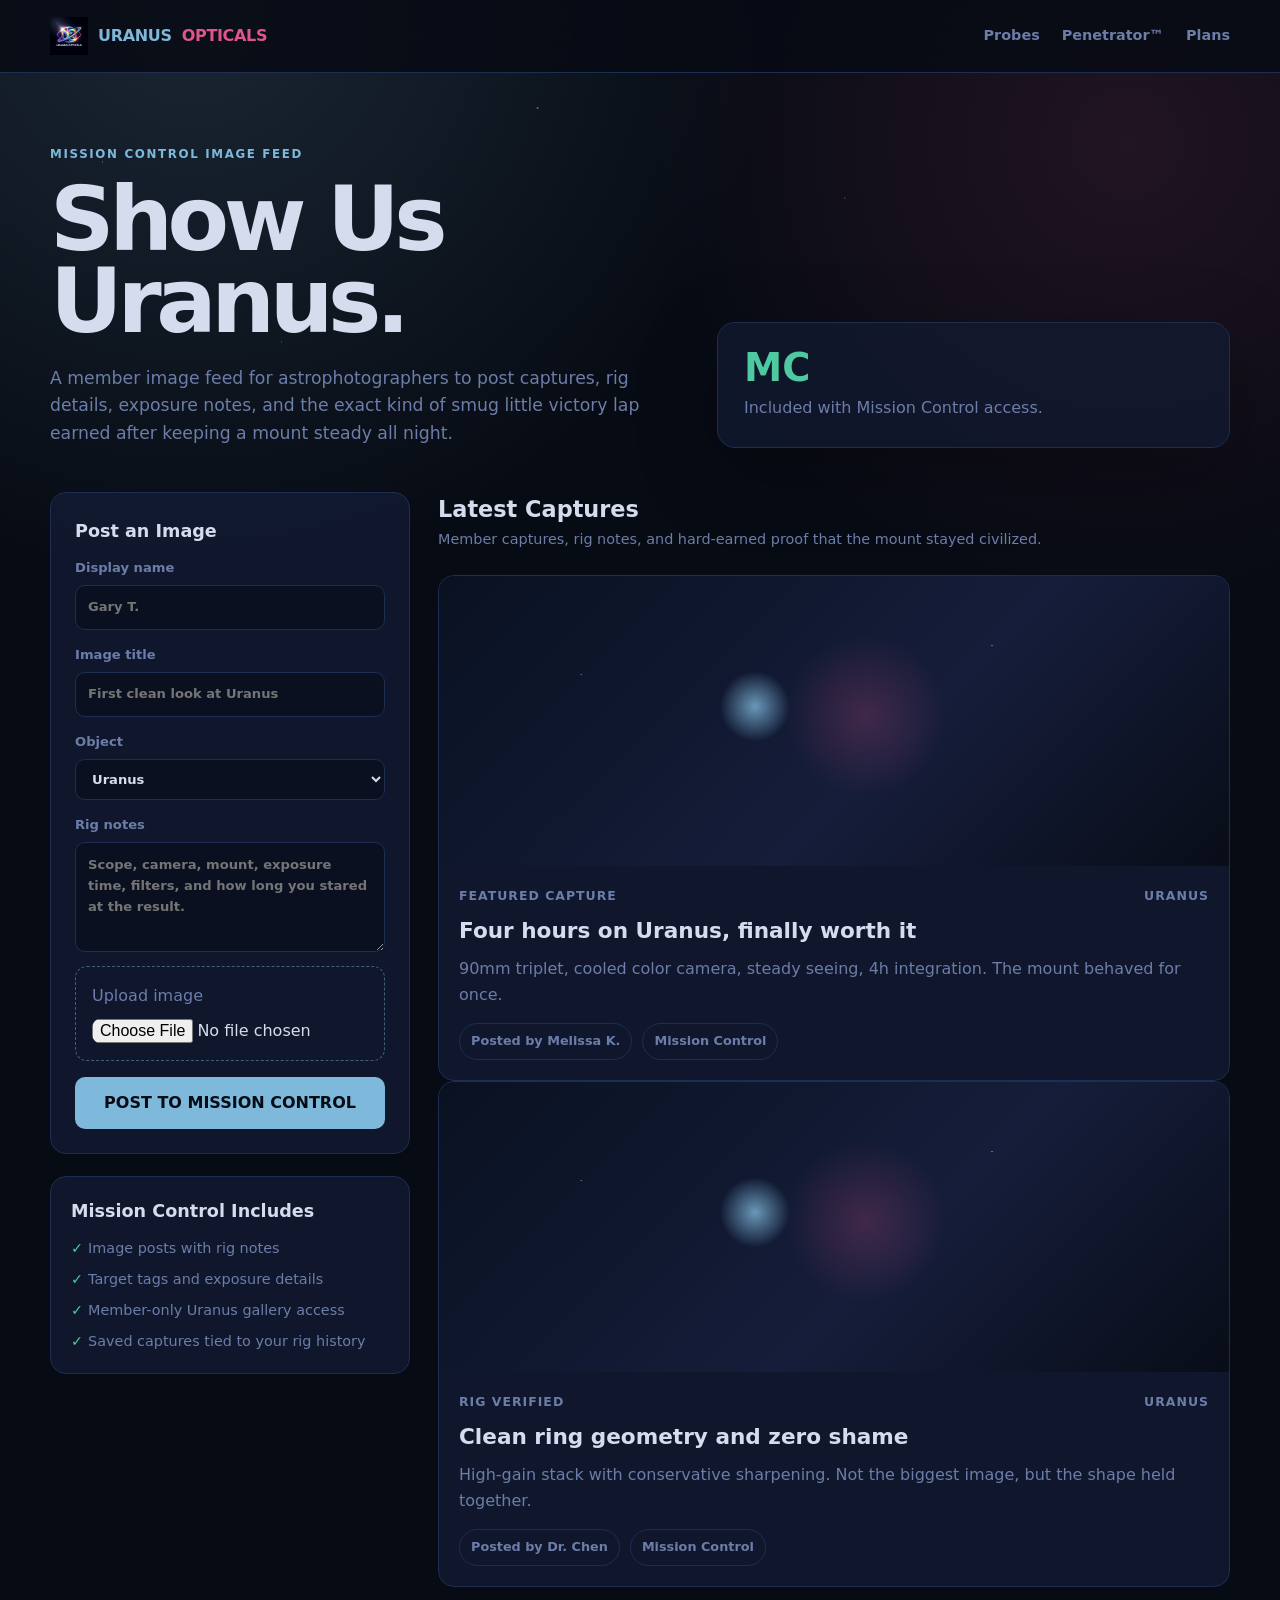
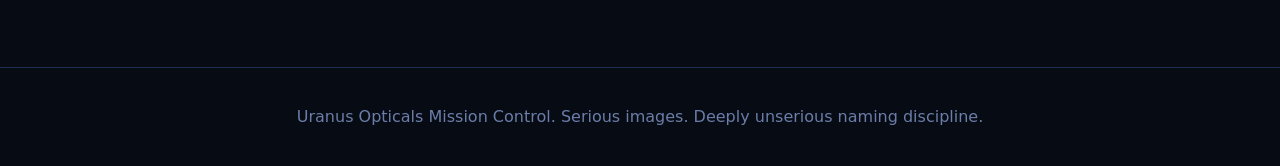
==== community.html @ e869724e "Add Mission Control image feed" ====
<!DOCTYPE html>
<html lang="en">
<head>
<meta charset="UTF-8">
<meta name="viewport" content="width=device-width, initial-scale=1.0">
<title>Uranus Opticals Mission Control</title>
<link rel="icon" type="image/png" href="assets/logo.png">
<style>
:root {
  --space: #070b14;
  --deep: #0d1326;
  --surface: #131b33;
  --border: #1e2d52;
  --text: #d4dcee;
  --muted: #6b7da8;
  --accent: #7eb8da;
  --accent-glow: #a0d0f0;
  --hot: #e0558a;
  --green: #4ec9a0;
  --warn: #e8a84c;
  --font: 'Segoe UI', system-ui, -apple-system, sans-serif;
}

*, *::before, *::after { box-sizing: border-box; margin: 0; padding: 0; }

body {
  min-height: 100vh;
  background:
    radial-gradient(circle at 15% 0%, rgba(126,184,218,0.16), transparent 28%),
    radial-gradient(circle at 88% 8%, rgba(224,85,138,0.12), transparent 24%),
    var(--space);
  color: var(--text);
  font-family: var(--font);
  line-height: 1.6;
}

a { color: inherit; text-decoration: none; }
button, input, textarea, select { font: inherit; }

.stars {
  position: fixed;
  inset: 0;
  pointer-events: none;
  opacity: 0.7;
  background:
    radial-gradient(1px 1px at 8% 18%, rgba(255,255,255,0.65), transparent),
    radial-gradient(1px 1px at 22% 38%, rgba(255,255,255,0.45), transparent),
    radial-gradient(1.5px 1.5px at 42% 12%, rgba(255,255,255,0.7), transparent),
    radial-gradient(1px 1px at 66% 22%, rgba(255,255,255,0.55), transparent),
    radial-gradient(1px 1px at 82% 64%, rgba(255,255,255,0.42), transparent),
    radial-gradient(2px 2px at 17% 86%, rgba(126,184,218,0.5), transparent);
}

.container {
  width: min(1180px, calc(100% - 48px));
  margin: 0 auto;
  position: relative;
  z-index: 1;
}

nav {
  position: sticky;
  top: 0;
  z-index: 20;
  background: rgba(7,11,20,0.86);
  border-bottom: 1px solid var(--border);
  backdrop-filter: blur(16px);
}

nav .container {
  min-height: 72px;
  display: flex;
  align-items: center;
  justify-content: space-between;
  gap: 24px;
}

.logo {
  display: flex;
  align-items: center;
  gap: 10px;
  color: var(--accent);
  font-weight: 900;
  letter-spacing: -0.02em;
}

.logo img { width: 38px; height: 38px; }
.logo span { color: var(--hot); }

.nav-links {
  display: flex;
  align-items: center;
  gap: 22px;
  list-style: none;
  color: var(--muted);
  font-size: 0.9rem;
  font-weight: 600;
}

.nav-links a:hover { color: var(--text); }

.hero {
  padding: 72px 0 44px;
  display: grid;
  grid-template-columns: 1.1fr 0.9fr;
  gap: 40px;
  align-items: end;
}

.eyebrow {
  color: var(--accent);
  font-size: 0.74rem;
  font-weight: 800;
  text-transform: uppercase;
  letter-spacing: 0.14em;
  margin-bottom: 14px;
}

h1 {
  font-size: clamp(2.8rem, 7vw, 6.2rem);
  line-height: 0.92;
  letter-spacing: -0.06em;
  margin-bottom: 22px;
}

.hero p {
  max-width: 650px;
  color: var(--muted);
  font-size: 1.08rem;
}

.hero-panel {
  background: rgba(19,27,51,0.72);
  border: 1px solid var(--border);
  border-radius: 18px;
  padding: 26px;
  box-shadow: 0 24px 80px rgba(0,0,0,0.28);
}

.hero-panel strong {
  display: block;
  font-size: 2.4rem;
  line-height: 1;
  color: var(--green);
}

.hero-panel span {
  display: block;
  margin-top: 8px;
  color: var(--muted);
}

.layout {
  display: grid;
  grid-template-columns: 360px 1fr;
  gap: 28px;
  padding-bottom: 80px;
}

.composer,
.post,
.side-card {
  background: rgba(19,27,51,0.84);
  border: 1px solid var(--border);
  border-radius: 16px;
}

.composer {
  position: sticky;
  top: 96px;
  align-self: start;
  padding: 24px;
}

.composer h2,
.side-card h2 {
  font-size: 1.1rem;
  margin-bottom: 12px;
}

.composer label {
  display: grid;
  gap: 7px;
  color: var(--muted);
  font-size: 0.82rem;
  font-weight: 700;
  margin-bottom: 14px;
}

.composer input,
.composer textarea,
.composer select {
  width: 100%;
  border: 1px solid var(--border);
  border-radius: 10px;
  background: #0a1020;
  color: var(--text);
  padding: 11px 12px;
}

.composer textarea {
  min-height: 110px;
  resize: vertical;
}

.upload-box {
  border: 1px dashed rgba(126,184,218,0.45);
  border-radius: 12px;
  padding: 16px;
  color: var(--muted);
  margin-bottom: 16px;
}

.upload-box input { margin-top: 10px; padding: 0; border: 0; background: transparent; }

.btn {
  width: 100%;
  border: 0;
  border-radius: 10px;
  background: var(--accent);
  color: var(--space);
  padding: 13px 18px;
  font-weight: 900;
  cursor: pointer;
}

.feed {
  display: grid;
  gap: 20px;
}

.feed-top {
  display: flex;
  justify-content: space-between;
  gap: 16px;
  align-items: center;
  margin-bottom: 4px;
}

.feed-top h2 { font-size: 1.4rem; }
.feed-top p { color: var(--muted); font-size: 0.9rem; }

.post {
  overflow: hidden;
}

.post-image {
  min-height: 290px;
  background:
    radial-gradient(circle at 40% 45%, rgba(126,184,218,0.8), transparent 7%),
    radial-gradient(circle at 54% 48%, rgba(224,85,138,0.22), transparent 18%),
    radial-gradient(circle at 70% 24%, rgba(255,255,255,0.7), transparent 1px),
    radial-gradient(circle at 18% 34%, rgba(255,255,255,0.55), transparent 1px),
    linear-gradient(135deg, #091121, #151d3a 58%, #090d18);
  background-size: cover;
  background-position: center;
}

.post-body {
  padding: 20px;
}

.post-meta {
  display: flex;
  justify-content: space-between;
  gap: 12px;
  color: var(--muted);
  font-size: 0.78rem;
  font-weight: 700;
  text-transform: uppercase;
  letter-spacing: 0.08em;
  margin-bottom: 8px;
}

.post h3 {
  font-size: 1.35rem;
  margin-bottom: 8px;
}

.post p {
  color: var(--muted);
}

.post-actions {
  display: flex;
  flex-wrap: wrap;
  gap: 10px;
  margin-top: 16px;
}

.pill {
  border: 1px solid var(--border);
  border-radius: 999px;
  padding: 7px 11px;
  color: var(--muted);
  font-size: 0.8rem;
  font-weight: 700;
}

.side-stack {
  display: grid;
  gap: 18px;
  margin-top: 22px;
}

.side-card {
  padding: 20px;
}

.side-card p,
.side-card li {
  color: var(--muted);
  font-size: 0.9rem;
}

.side-card ul {
  list-style: none;
  display: grid;
  gap: 8px;
  margin-top: 12px;
}

.side-card li::before {
  content: '✓ ';
  color: var(--green);
  font-weight: 900;
}

footer {
  border-top: 1px solid var(--border);
  padding: 36px 0;
  text-align: center;
  color: var(--muted);
  position: relative;
  z-index: 1;
}

@media (max-width: 900px) {
  .hero,
  .layout {
    grid-template-columns: 1fr;
  }

  .composer {
    position: static;
  }

  .nav-links {
    display: none;
  }
}
</style>
</head>
<body>
<div class="stars"></div>

<nav>
  <div class="container">
    <a class="logo" href="index.html"><img src="assets/logo.png" alt="Uranus Opticals logo">URANUS <span>OPTICALS</span></a>
    <ul class="nav-links">
      <li><a href="index.html#products">Probes</a></li>
      <li><a href="index.html#configurator">Penetrator&trade;</a></li>
      <li><a href="index.html#pricing">Plans</a></li>
    </ul>
  </div>
</nav>

<main class="container">
  <section class="hero">
    <div>
      <div class="eyebrow">Mission Control Image Feed</div>
      <h1>Show Us Uranus.</h1>
      <p>
        A member image feed for astrophotographers to post captures, rig details, exposure notes,
        and the exact kind of smug little victory lap earned after keeping a mount steady all night.
      </p>
    </div>
    <aside class="hero-panel">
      <strong>MC</strong>
      <span>Included with Mission Control access.</span>
    </aside>
  </section>

  <section class="layout">
    <aside>
      <form class="composer" id="postForm">
        <h2>Post an Image</h2>
        <label>Display name
          <input id="displayName" type="text" placeholder="Gary T.">
        </label>
        <label>Image title
          <input id="postTitle" type="text" placeholder="First clean look at Uranus">
        </label>
        <label>Object
          <select id="postObject">
            <option>Uranus</option>
            <option>Moon</option>
            <option>Saturn</option>
            <option>Jupiter</option>
            <option>Deep-sky target</option>
          </select>
        </label>
        <label>Rig notes
          <textarea id="postNotes" placeholder="Scope, camera, mount, exposure time, filters, and how long you stared at the result."></textarea>
        </label>
        <div class="upload-box">
          Upload image
          <input id="postImage" type="file" accept="image/*">
        </div>
        <button class="btn" type="submit">POST TO MISSION CONTROL</button>
      </form>

      <div class="side-stack">
        <div class="side-card">
          <h2>Mission Control Includes</h2>
          <ul>
            <li>Image posts with rig notes</li>
            <li>Target tags and exposure details</li>
            <li>Member-only Uranus gallery access</li>
            <li>Saved captures tied to your rig history</li>
          </ul>
        </div>
      </div>
    </aside>

    <section class="feed" aria-live="polite">
      <div class="feed-top">
        <div>
          <h2>Latest Captures</h2>
          <p>Member captures, rig notes, and hard-earned proof that the mount stayed civilized.</p>
        </div>
      </div>
      <div id="feed"></div>
    </section>
  </section>
</main>

<footer>
  Uranus Opticals Mission Control. Serious images. Deeply unserious naming discipline.
</footer>

<script>
const samplePosts = [
  {
    name: "Melissa K.",
    title: "Four hours on Uranus, finally worth it",
    object: "Uranus",
    notes: "90mm triplet, cooled color camera, steady seeing, 4h integration. The mount behaved for once.",
    tag: "Featured Capture"
  },
  {
    name: "Dr. Chen",
    title: "Clean ring geometry and zero shame",
    object: "Uranus",
    notes: "High-gain stack with conservative sharpening. Not the biggest image, but the shape held together.",
    tag: "Rig Verified"
  }
];

const feed = document.getElementById("feed");
const form = document.getElementById("postForm");
const imageInput = document.getElementById("postImage");

function getPosts() {
  try {
    return JSON.parse(localStorage.getItem("uo_posts") || "[]");
  } catch {
    return [];
  }
}

function savePost(post) {
  const posts = getPosts();
  posts.unshift(post);
  localStorage.setItem("uo_posts", JSON.stringify(posts.slice(0, 24)));
}

function renderPost(post) {
  const article = document.createElement("article");
  article.className = "post";

  const image = document.createElement("div");
  image.className = "post-image";
  if (post.image) {
    image.style.backgroundImage = `url('${post.image}')`;
  }

  const body = document.createElement("div");
  body.className = "post-body";
  body.innerHTML = `
    <div class="post-meta"><span>${post.tag || "Member Capture"}</span><span>${post.object}</span></div>
    <h3></h3>
    <p></p>
    <div class="post-actions">
      <span class="pill">Posted by ${post.name || "Anonymous Observer"}</span>
      <span class="pill">Mission Control</span>
    </div>
  `;

  body.querySelector("h3").textContent = post.title || "Untitled Uranus Capture";
  body.querySelector("p").textContent = post.notes || "No rig notes posted.";
  article.append(image, body);
  return article;
}

function renderFeed() {
  feed.innerHTML = "";
  [...getPosts(), ...samplePosts].forEach((post) => feed.appendChild(renderPost(post)));
}

function readImageFile(file) {
  return new Promise((resolve) => {
    if (!file) {
      resolve("");
      return;
    }
    const reader = new FileReader();
    reader.onload = () => resolve(reader.result);
    reader.onerror = () => resolve("");
    reader.readAsDataURL(file);
  });
}

form.addEventListener("submit", async (event) => {
  event.preventDefault();
  const image = await readImageFile(imageInput.files[0]);
  savePost({
    name: document.getElementById("displayName").value.trim(),
    title: document.getElementById("postTitle").value.trim(),
    object: document.getElementById("postObject").value,
    notes: document.getElementById("postNotes").value.trim(),
    image,
    tag: "New Capture"
  });
  form.reset();
  renderFeed();
});

renderFeed();
</script>
</body>
</html>
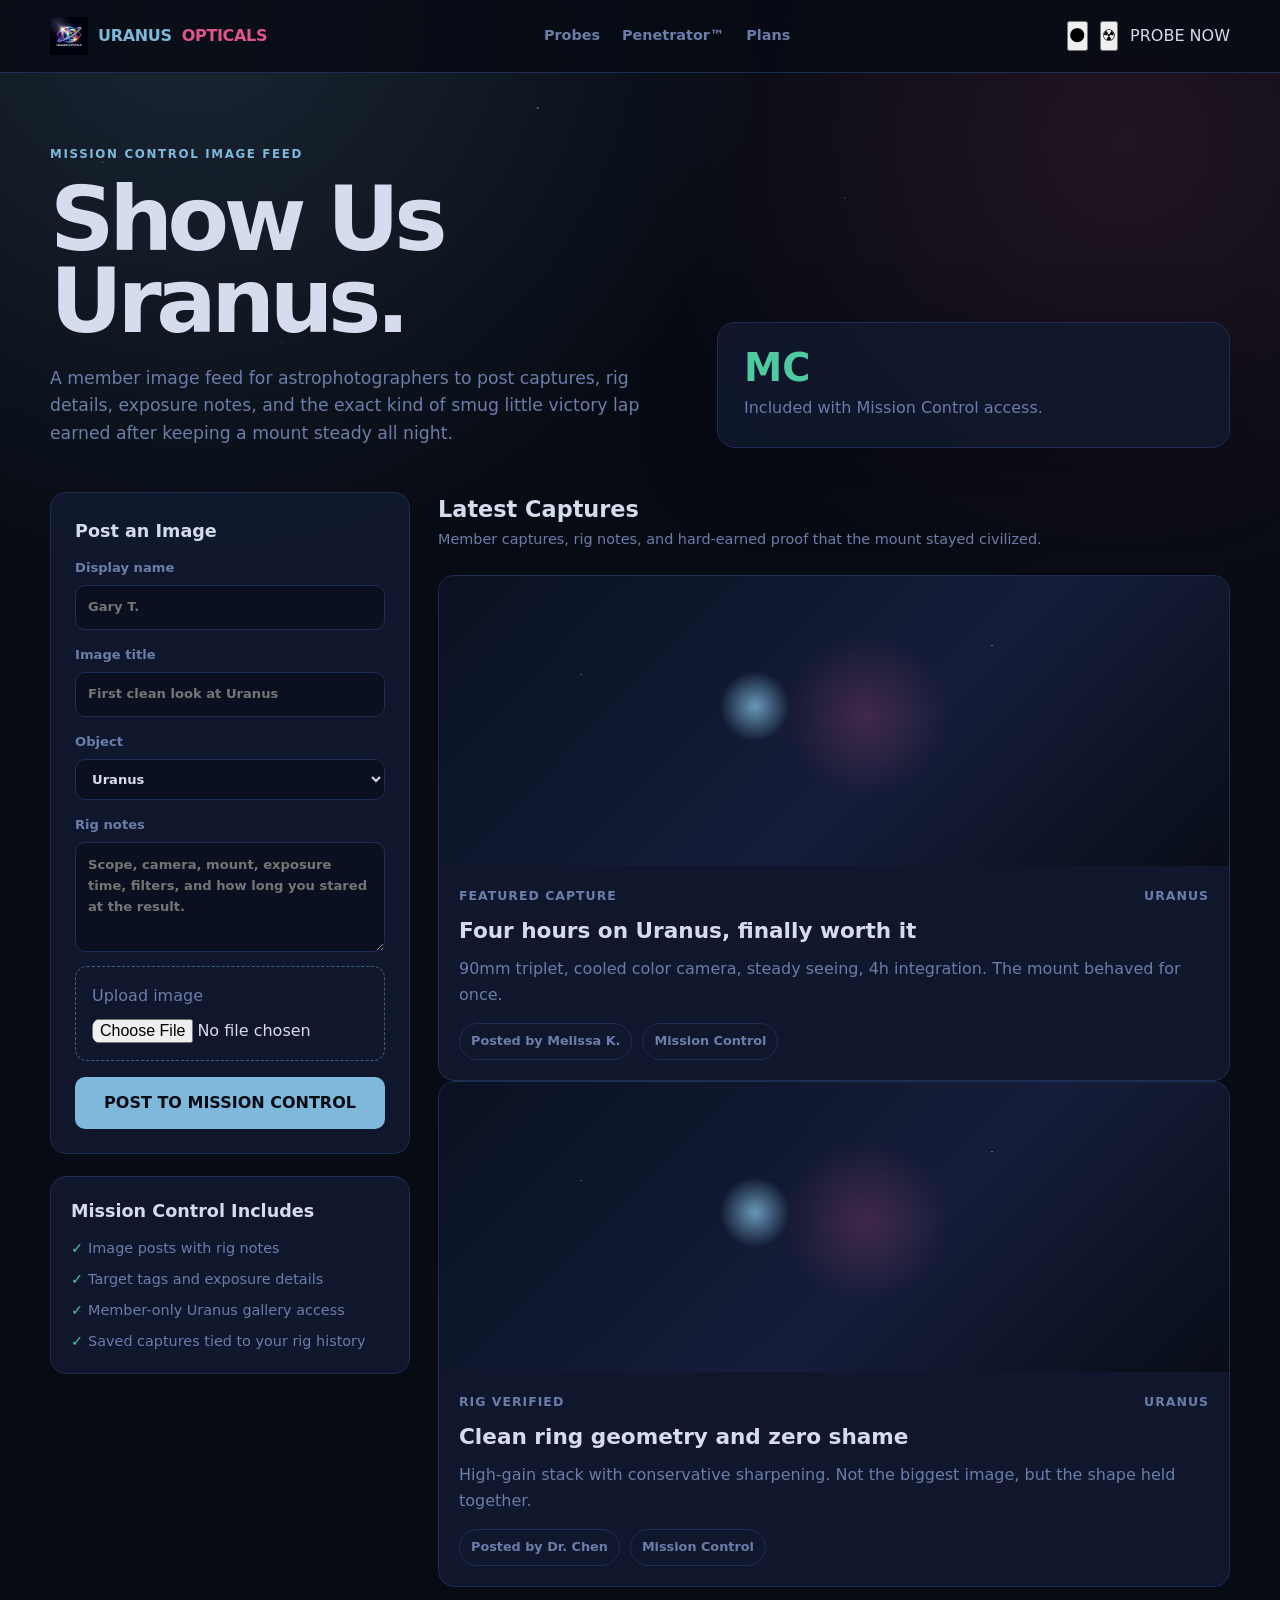
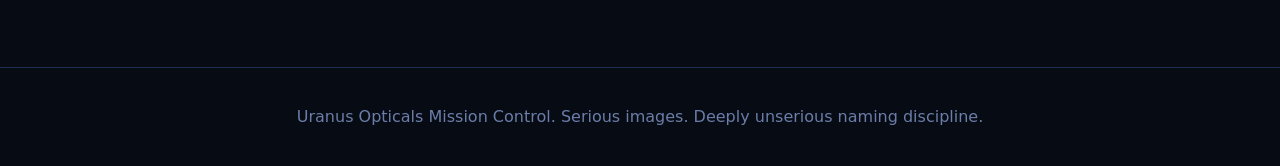
==== commit b55da6a8: "feat: restore UI toggles to nav bar with localStorage persistence and 'Nuclear Option' injection" ====
--- a/community.html
+++ b/community.html
@@ -362,6 +362,11 @@
       <li><a href="index.html#configurator">Penetrator&trade;</a></li>
       <li><a href="index.html#pricing">Plans</a></li>
     </ul>
+    <div style="display: flex; gap: 12px; align-items: center;">
+      <button class="nav-tweak-btn" id="navThemeToggle" title="Toggle Theme (Deep Space / Gas Giant)" onclick="cycleTheme()" aria-label="Toggle Theme">🌑</button>
+      <button class="nav-tweak-btn" id="navJokeToggle" title="Nuclear Option (Apocalyptic Jokes)" onclick="cycleJokeIntensity()" aria-label="Toggle Jokes">☢️</button>
+      <a href="index.html#configurator" class="nav-cta">PROBE NOW</a>
+    </div>
   </div>
 </nav>
 
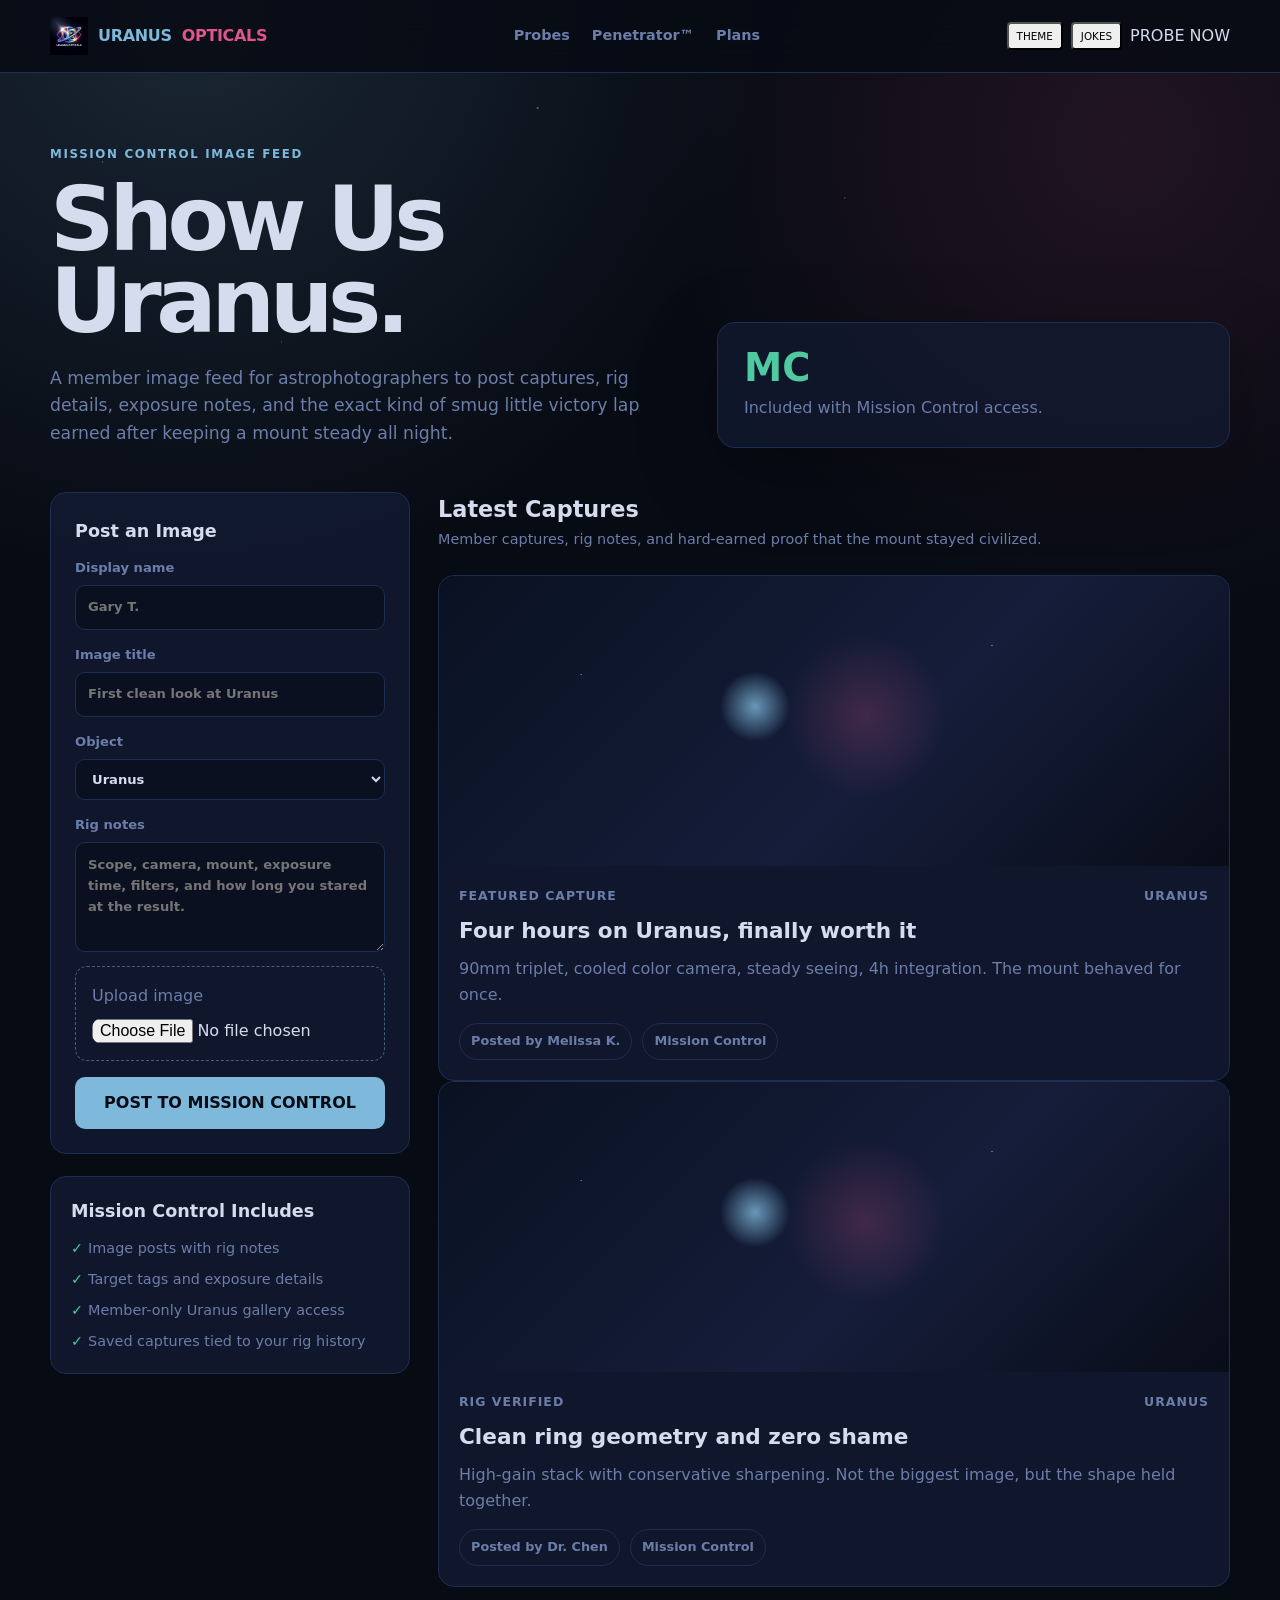
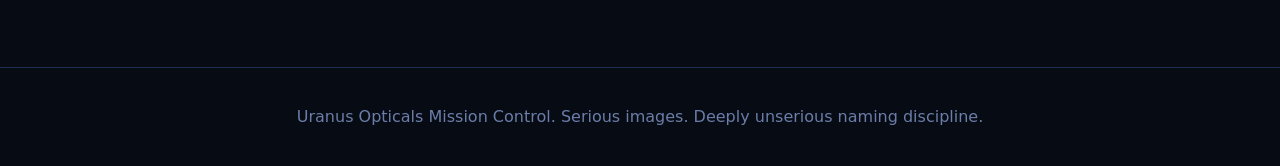
==== commit 0f966d87: "fix: restore 'little tiny' theme toggles with text labels and correct joke levels" ====
--- a/community.html
+++ b/community.html
@@ -362,9 +362,9 @@
       <li><a href="index.html#configurator">Penetrator&trade;</a></li>
       <li><a href="index.html#pricing">Plans</a></li>
     </ul>
-    <div style="display: flex; gap: 12px; align-items: center;">
-      <button class="nav-tweak-btn" id="navThemeToggle" title="Toggle Theme (Deep Space / Gas Giant)" onclick="cycleTheme()" aria-label="Toggle Theme">🌑</button>
-      <button class="nav-tweak-btn" id="navJokeToggle" title="Nuclear Option (Apocalyptic Jokes)" onclick="cycleJokeIntensity()" aria-label="Toggle Jokes">☢️</button>
+    <div style="display: flex; gap: 8px; align-items: center;">
+      <button class="nav-tweak-btn" id="navThemeToggle" title="Toggle Theme" onclick="cycleTheme()" aria-label="Toggle Theme" style="font-size: 0.65rem; width: auto; padding: 4px 8px; border-radius: 4px;">THEME</button>
+      <button class="nav-tweak-btn" id="navJokeToggle" title="Joke Intensity" onclick="cycleJokeIntensity()" aria-label="Toggle Jokes" style="font-size: 0.65rem; width: auto; padding: 4px 8px; border-radius: 4px;">JOKES</button>
       <a href="index.html#configurator" class="nav-cta">PROBE NOW</a>
     </div>
   </div>
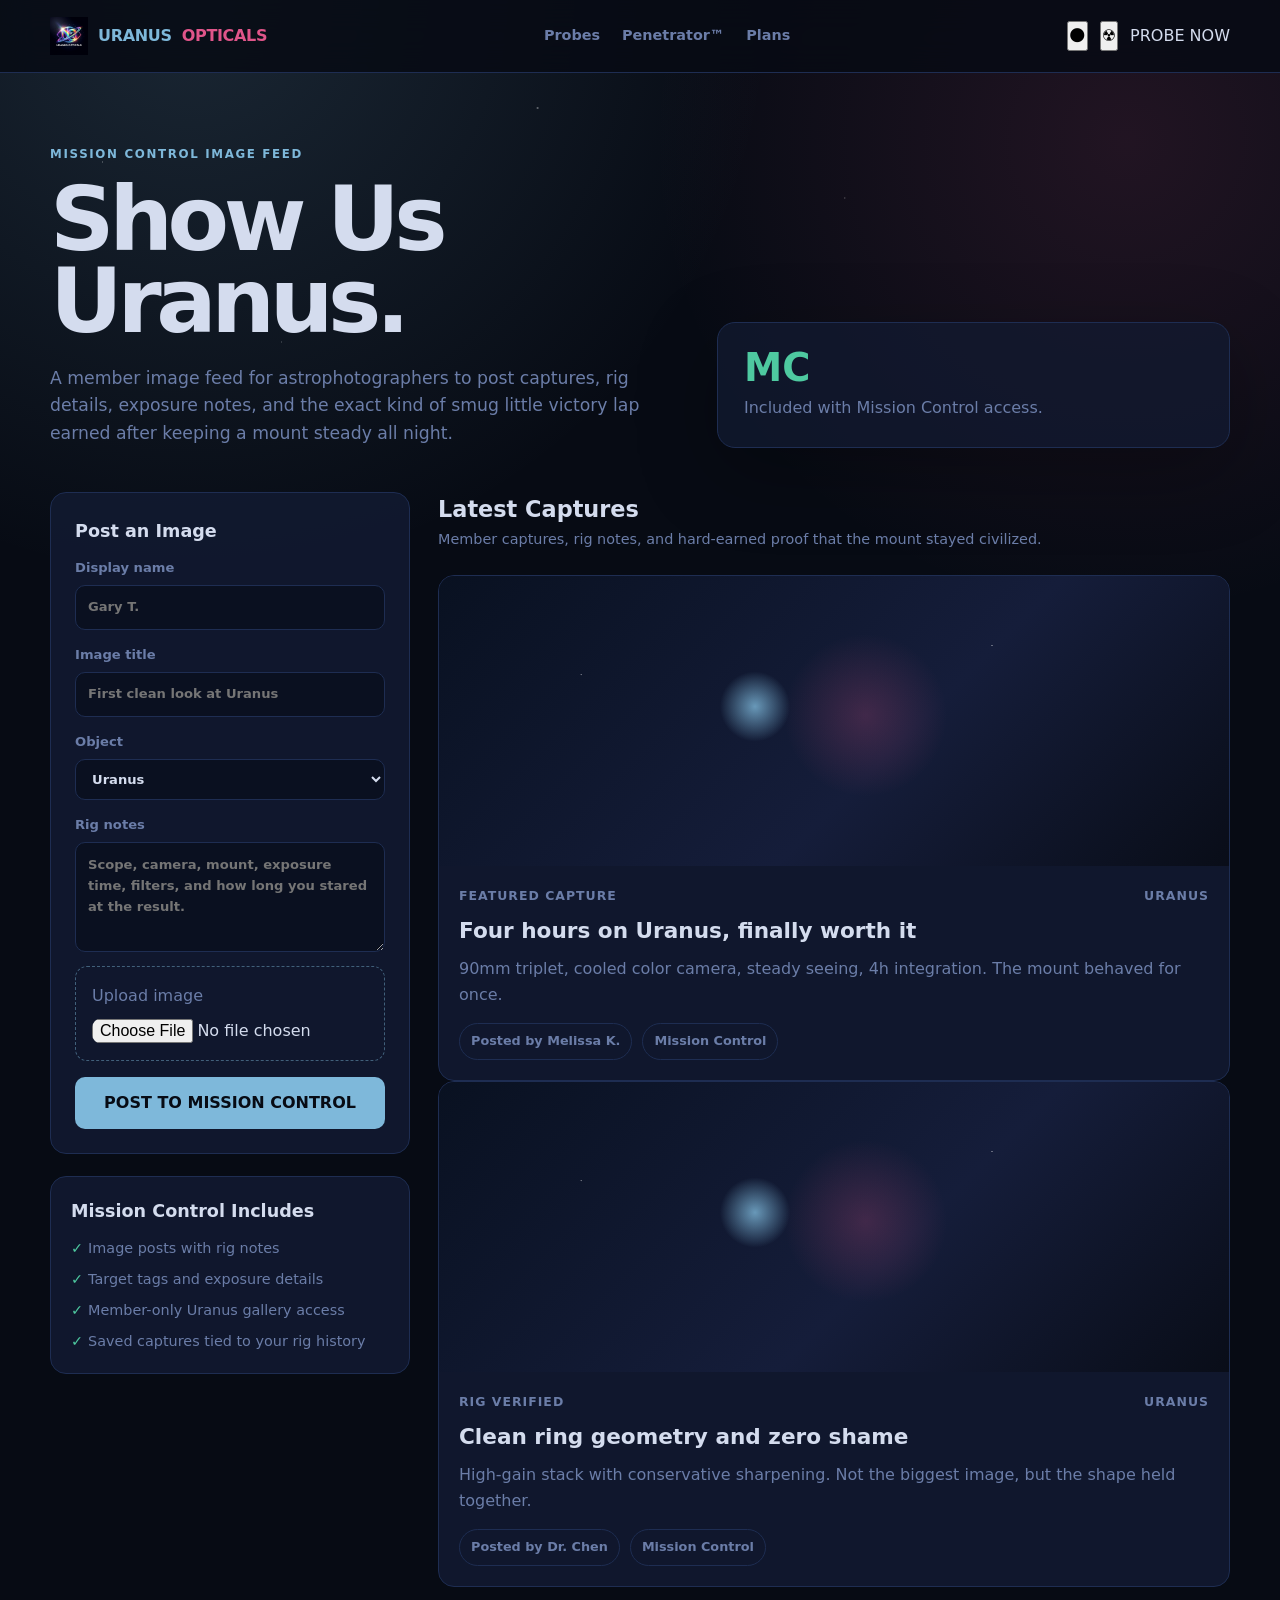
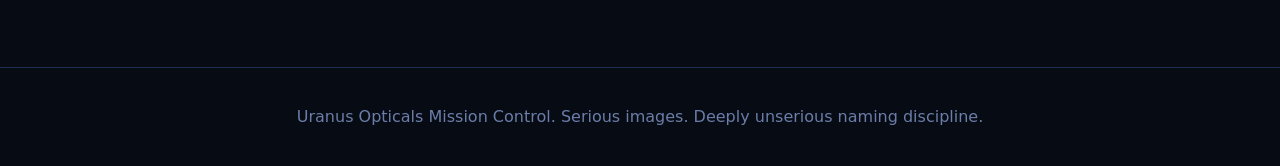
==== commit 87a38108: "fix: implement strict BYO scope compatibility filtering and restore original toggle icons" ====
--- a/community.html
+++ b/community.html
@@ -362,9 +362,9 @@
       <li><a href="index.html#configurator">Penetrator&trade;</a></li>
       <li><a href="index.html#pricing">Plans</a></li>
     </ul>
-    <div style="display: flex; gap: 8px; align-items: center;">
-      <button class="nav-tweak-btn" id="navThemeToggle" title="Toggle Theme" onclick="cycleTheme()" aria-label="Toggle Theme" style="font-size: 0.65rem; width: auto; padding: 4px 8px; border-radius: 4px;">THEME</button>
-      <button class="nav-tweak-btn" id="navJokeToggle" title="Joke Intensity" onclick="cycleJokeIntensity()" aria-label="Toggle Jokes" style="font-size: 0.65rem; width: auto; padding: 4px 8px; border-radius: 4px;">JOKES</button>
+    <div style="display: flex; gap: 12px; align-items: center;">
+      <button class="nav-tweak-btn" id="navThemeToggle" title="Toggle Theme (Deep Space / Gas Giant)" onclick="cycleTheme()" aria-label="Toggle Theme">🌑</button>
+      <button class="nav-tweak-btn" id="navJokeToggle" title="Nuclear Option (Apocalyptic Jokes)" onclick="cycleJokeIntensity()" aria-label="Toggle Jokes">☢️</button>
       <a href="index.html#configurator" class="nav-cta">PROBE NOW</a>
     </div>
   </div>
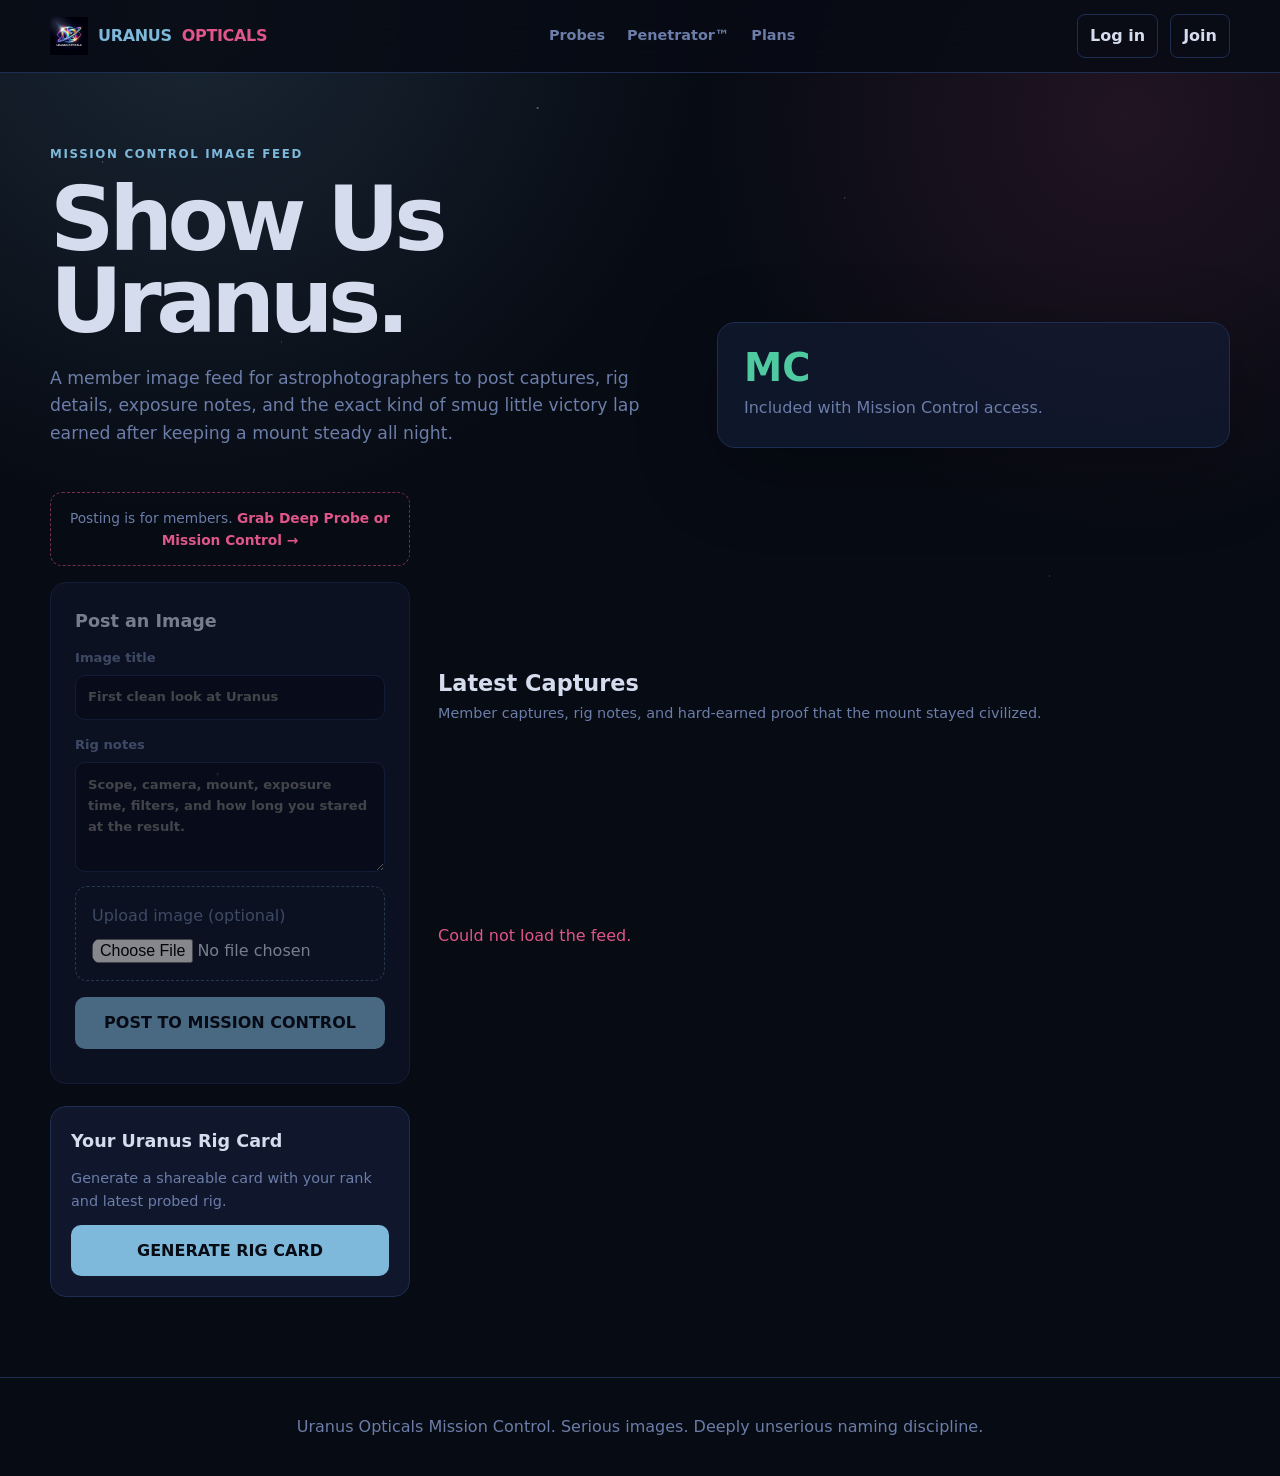
==== commit a04c78db: "feat: wire community platform to live API (Phase D) Replace the localStorage community mock with the" ====
--- a/community.html
+++ b/community.html
@@ -349,6 +349,55 @@
     display: none;
   }
 }
+
+/* --- Phase D: auth + membership + rig card --- */
+.auth-controls { display: flex; align-items: center; gap: 12px; }
+.auth-controls .who { color: var(--accent); font-weight: 800; font-size: 0.86rem; }
+.badge {
+  display: inline-block; border: 1px solid var(--border); border-radius: 999px;
+  padding: 4px 10px; font-size: 0.72rem; font-weight: 800; color: var(--accent-glow);
+  background: rgba(126,184,218,0.08); text-transform: uppercase; letter-spacing: 0.06em;
+}
+.badge.hot { color: var(--hot); border-color: rgba(224,85,138,0.5); background: rgba(224,85,138,0.08); }
+.linkbtn { background: none; border: 1px solid var(--border); border-radius: 8px; color: var(--text); padding: 8px 12px; font-weight: 700; cursor: pointer; }
+.linkbtn:hover { border-color: var(--accent); }
+
+.modal-overlay {
+  position: fixed; inset: 0; z-index: 60; display: none;
+  background: rgba(4,7,14,0.78); backdrop-filter: blur(6px);
+  align-items: center; justify-content: center; padding: 24px;
+}
+.modal-overlay.open { display: flex; }
+.modal {
+  width: min(440px, 100%); background: var(--surface); border: 1px solid var(--border);
+  border-radius: 18px; padding: 28px; box-shadow: 0 30px 90px rgba(0,0,0,0.5);
+}
+.modal h2 { font-size: 1.3rem; margin-bottom: 6px; }
+.modal .sub { color: var(--muted); font-size: 0.88rem; margin-bottom: 18px; }
+.modal label { display: grid; gap: 6px; color: var(--muted); font-size: 0.8rem; font-weight: 700; margin-bottom: 14px; }
+.modal input { width: 100%; border: 1px solid var(--border); border-radius: 10px; background: #0a1020; color: var(--text); padding: 11px 12px; }
+.modal .challenge { display: flex; align-items: center; gap: 12px; margin-bottom: 16px; }
+.modal .challenge svg { cursor: crosshair; border: 1px dashed var(--border); border-radius: 8px; background: #0a1020; }
+.modal .err { color: var(--hot); font-size: 0.82rem; min-height: 18px; margin-bottom: 10px; }
+.modal .switch { color: var(--muted); font-size: 0.84rem; margin-top: 14px; text-align: center; }
+.modal .switch a { color: var(--accent); cursor: pointer; font-weight: 700; }
+
+.composer.locked { opacity: 0.55; pointer-events: none; }
+.lock-note {
+  border: 1px dashed rgba(224,85,138,0.5); border-radius: 12px; padding: 14px;
+  color: var(--muted); font-size: 0.86rem; margin-bottom: 16px; text-align: center;
+}
+.lock-note a { color: var(--hot); font-weight: 800; }
+.quota-line { color: var(--muted); font-size: 0.8rem; font-weight: 700; margin-top: 10px; text-align: center; }
+
+#rigCardCanvas { width: 100%; border-radius: 12px; border: 1px solid var(--border); margin-top: 12px; display: none; }
+.toast {
+  position: fixed; bottom: 22px; left: 50%; transform: translateX(-50%); z-index: 80;
+  background: var(--surface); border: 1px solid var(--border); border-radius: 10px;
+  padding: 12px 18px; color: var(--text); font-weight: 700; font-size: 0.88rem;
+  box-shadow: 0 18px 50px rgba(0,0,0,0.4); opacity: 0; transition: opacity 0.25s; pointer-events: none;
+}
+.toast.show { opacity: 1; }
 </style>
 </head>
 <body>
@@ -362,10 +411,9 @@
       <li><a href="index.html#configurator">Penetrator&trade;</a></li>
       <li><a href="index.html#pricing">Plans</a></li>
     </ul>
-    <div style="display: flex; gap: 12px; align-items: center;">
-      <button class="nav-tweak-btn" id="navThemeToggle" title="Toggle Theme (Deep Space / Gas Giant)" onclick="cycleTheme()" aria-label="Toggle Theme">🌑</button>
-      <button class="nav-tweak-btn" id="navJokeToggle" title="Nuclear Option (Apocalyptic Jokes)" onclick="cycleJokeIntensity()" aria-label="Toggle Jokes">☢️</button>
-      <a href="index.html#configurator" class="nav-cta">PROBE NOW</a>
+    <div class="auth-controls" id="authControls">
+      <button class="linkbtn" id="loginBtn">Log in</button>
+      <button class="linkbtn" id="registerBtn">Join</button>
     </div>
   </div>
 </nav>
@@ -388,42 +436,32 @@
 
   <section class="layout">
     <aside>
+      <div class="lock-note" id="lockNote" style="display:none;">
+        Posting is for members. <a href="index.html#pricing">Grab Deep Probe or Mission Control →</a>
+      </div>
       <form class="composer" id="postForm">
         <h2>Post an Image</h2>
-        <label>Display name
-          <input id="displayName" type="text" placeholder="Gary T.">
-        </label>
         <label>Image title
           <input id="postTitle" type="text" placeholder="First clean look at Uranus">
-        </label>
-        <label>Object
-          <select id="postObject">
-            <option>Uranus</option>
-            <option>Moon</option>
-            <option>Saturn</option>
-            <option>Jupiter</option>
-            <option>Deep-sky target</option>
-          </select>
         </label>
         <label>Rig notes
           <textarea id="postNotes" placeholder="Scope, camera, mount, exposure time, filters, and how long you stared at the result."></textarea>
         </label>
         <div class="upload-box">
-          Upload image
+          Upload image (optional)
           <input id="postImage" type="file" accept="image/*">
         </div>
         <button class="btn" type="submit">POST TO MISSION CONTROL</button>
+        <div class="quota-line" id="quotaLine"></div>
       </form>
 
       <div class="side-stack">
         <div class="side-card">
-          <h2>Mission Control Includes</h2>
-          <ul>
-            <li>Image posts with rig notes</li>
-            <li>Target tags and exposure details</li>
-            <li>Member-only Uranus gallery access</li>
-            <li>Saved captures tied to your rig history</li>
-          </ul>
+          <h2>Your Uranus Rig Card</h2>
+          <p>Generate a shareable card with your rank and latest probed rig.</p>
+          <button class="btn" id="rigCardBtn" style="margin-top:12px;">GENERATE RIG CARD</button>
+          <canvas id="rigCardCanvas" width="1080" height="1080"></canvas>
+          <button class="linkbtn" id="rigCardDownload" style="display:none;margin-top:10px;width:100%;">Download card</button>
         </div>
       </div>
     </aside>
@@ -444,104 +482,355 @@
   Uranus Opticals Mission Control. Serious images. Deeply unserious naming discipline.
 </footer>
 
+<div class="modal-overlay" id="authModal">
+  <div class="modal">
+    <h2 id="authTitle">Log in</h2>
+    <p class="sub" id="authSub">Welcome back to Mission Control.</p>
+    <div class="err" id="authErr"></div>
+    <form id="authForm">
+      <label>Handle
+        <input id="fHandle" type="text" autocomplete="username" placeholder="stargazer_gary">
+      </label>
+      <label id="emailRow" style="display:none;">Email
+        <input id="fEmail" type="email" autocomplete="email" placeholder="you@example.com">
+      </label>
+      <label>Password
+        <input id="fPass" type="password" autocomplete="current-password" placeholder="••••••••">
+      </label>
+      <label id="codeRow" style="display:none;">Verification code (check your email)
+        <input id="fCode" type="text" inputmode="numeric" placeholder="6-digit code">
+      </label>
+      <div class="challenge" id="challengeRow">
+        <span style="color:var(--muted);font-size:0.8rem;">Tap the circle:</span>
+        <span id="challengeSvg"></span>
+      </div>
+      <button class="btn" type="submit" id="authSubmit">Log in</button>
+    </form>
+    <div class="switch" id="authSwitch"></div>
+  </div>
+</div>
+
+<div class="toast" id="toast"></div>
+
 <script>
-const samplePosts = [
-  {
-    name: "Melissa K.",
-    title: "Four hours on Uranus, finally worth it",
-    object: "Uranus",
-    notes: "90mm triplet, cooled color camera, steady seeing, 4h integration. The mount behaved for once.",
-    tag: "Featured Capture"
-  },
-  {
-    name: "Dr. Chen",
-    title: "Clean ring geometry and zero shame",
-    object: "Uranus",
-    notes: "High-gain stack with conservative sharpening. Not the biggest image, but the shape held together.",
-    tag: "Rig Verified"
-  }
-];
-
-const feed = document.getElementById("feed");
-const form = document.getElementById("postForm");
-const imageInput = document.getElementById("postImage");
-
-function getPosts() {
+// Community API: routed by the Cloudflare Worker (/api/community/* → :18650),
+// stripped to /api/* on the community host. Same-origin in production.
+const API = "/api/community";
+let TOKEN = localStorage.getItem("uo_token") || "";
+let ME = null;
+let challengeId = "", clickX = -1, clickY = -1;
+// Login-before-subscribe: index.html sends ?subscribe=deepprobe|fullsend here.
+let pendingSubscribe = new URLSearchParams(location.search).get("subscribe");
+
+// Subscription checkout goes to the LICENSE server (/api/uranus/*), passing the
+// logged-in handle as `account` so the webhook ties the license to the account
+// (client_reference_id) — not just the paying email.
+async function startSubscribe(tier) {
   try {
-    return JSON.parse(localStorage.getItem("uo_posts") || "[]");
-  } catch {
-    return [];
-  }
-}
-
-function savePost(post) {
-  const posts = getPosts();
-  posts.unshift(post);
-  localStorage.setItem("uo_posts", JSON.stringify(posts.slice(0, 24)));
-}
-
-function renderPost(post) {
+    const res = await fetch(`/api/uranus/checkout?tier=${encodeURIComponent(tier)}&account=${encodeURIComponent(ME.handle)}`);
+    const data = await res.json();
+    if (data.url) { window.location.href = data.url; }
+    else { toast("Could not start checkout. Try again."); }
+  } catch { toast("Network error starting checkout."); }
+}
+
+function maybeSubscribe() {
+  if (!pendingSubscribe) return;
+  if (ME) { const t = pendingSubscribe; pendingSubscribe = null; startSubscribe(t); }
+  else { openAuth("login"); }
+}
+
+const $ = (id) => document.getElementById(id);
+const feedEl = $("feed");
+
+function toast(msg) {
+  const t = $("toast"); t.textContent = msg; t.classList.add("show");
+  setTimeout(() => t.classList.remove("show"), 2600);
+}
+function authHeaders() { return TOKEN ? { "Authorization": "Bearer " + TOKEN } : {}; }
+
+async function api(path, opts = {}) {
+  const res = await fetch(API + path, {
+    ...opts,
+    headers: { ...(opts.headers || {}), ...authHeaders() },
+  });
+  return res;
+}
+
+// ---------- Auth ----------
+let authMode = "login"; // login | register | verify
+
+async function loadChallenge() {
+  clickX = -1; clickY = -1;
+  try {
+    const res = await fetch(API + "/challenge");
+    const data = await res.json();
+    challengeId = data.id;
+    $("challengeSvg").innerHTML = data.svg;
+    const svg = $("challengeSvg").querySelector("svg");
+    if (svg) {
+      svg.addEventListener("click", (e) => {
+        const r = svg.getBoundingClientRect();
+        clickX = Math.round((e.clientX - r.left) * (100 / r.width));
+        clickY = Math.round((e.clientY - r.top) * (100 / r.height));
+        svg.querySelectorAll(".tap").forEach((n) => n.remove());
+        const dot = document.createElementNS("http://www.w3.org/2000/svg", "circle");
+        dot.setAttribute("cx", clickX); dot.setAttribute("cy", clickY);
+        dot.setAttribute("r", 4); dot.setAttribute("fill", "#4ec9a0"); dot.setAttribute("class", "tap");
+        svg.appendChild(dot);
+      });
+    }
+  } catch { $("challengeSvg").textContent = "challenge unavailable"; }
+}
+
+function openAuth(mode) {
+  authMode = mode;
+  $("authErr").textContent = "";
+  $("authModal").classList.add("open");
+  $("emailRow").style.display = mode === "register" ? "grid" : "none";
+  $("codeRow").style.display = mode === "verify" ? "grid" : "none";
+  $("fPass").parentElement.style.display = mode === "verify" ? "none" : "grid";
+  $("challengeRow").style.display = mode === "verify" ? "none" : "flex";
+  if (mode === "login") {
+    $("authTitle").textContent = "Log in";
+    $("authSub").textContent = "Welcome back to Mission Control.";
+    $("authSubmit").textContent = "Log in";
+    $("authSwitch").innerHTML = 'New here? <a id="toRegister">Create an account</a>';
+  } else if (mode === "register") {
+    $("authTitle").textContent = "Join Uranus Opticals";
+    $("authSub").textContent = "Create your observer account.";
+    $("authSubmit").textContent = "Create account";
+    $("authSwitch").innerHTML = 'Already aboard? <a id="toLogin">Log in</a>';
+  } else {
+    $("authTitle").textContent = "Verify your email";
+    $("authSub").textContent = "Enter the 6-digit code we sent you.";
+    $("authSubmit").textContent = "Verify";
+    $("authSwitch").innerHTML = '<a id="toLogin">Back to log in</a>';
+  }
+  wireSwitch();
+  if (mode !== "verify") loadChallenge();
+}
+function closeAuth() { $("authModal").classList.remove("open"); }
+function wireSwitch() {
+  const r = $("toRegister"), l = $("toLogin");
+  if (r) r.onclick = () => openAuth("register");
+  if (l) l.onclick = () => openAuth("login");
+}
+
+$("authForm").addEventListener("submit", async (e) => {
+  e.preventDefault();
+  $("authErr").textContent = "";
+  const handle = $("fHandle").value.trim().toLowerCase();
+  const pass = $("fPass").value;
+  try {
+    if (authMode === "register") {
+      if (clickX < 0) { $("authErr").textContent = "Tap the circle to prove you're human."; return; }
+      const res = await fetch(API + "/register", {
+        method: "POST", headers: { "Content-Type": "application/json" },
+        body: JSON.stringify({ handle, email: $("fEmail").value.trim(), hash: pass, challenge_id: challengeId, x: clickX, y: clickY }),
+      });
+      if (!res.ok) { $("authErr").textContent = (await res.text()) || "Registration failed."; return; }
+      toast("Account created — check your email for a code.");
+      openAuth("verify");
+    } else if (authMode === "verify") {
+      const res = await fetch(API + "/verify-email", {
+        method: "POST", headers: { "Content-Type": "application/json" },
+        body: JSON.stringify({ handle, code: $("fCode").value.trim() }),
+      });
+      if (!res.ok) { $("authErr").textContent = "Invalid or expired code."; return; }
+      toast("Email verified — log in to continue.");
+      openAuth("login");
+    } else {
+      if (clickX < 0) { $("authErr").textContent = "Tap the circle to prove you're human."; return; }
+      const res = await fetch(API + "/login", {
+        method: "POST", headers: { "Content-Type": "application/json" },
+        body: JSON.stringify({ handle, hash: pass, challenge_id: challengeId, x: clickX, y: clickY }),
+      });
+      if (!res.ok) {
+        const t = await res.text();
+        $("authErr").textContent = t.includes("verify") ? "Verify your email first." : "Login failed.";
+        return;
+      }
+      const data = await res.json();
+      TOKEN = data.token; localStorage.setItem("uo_token", TOKEN);
+      closeAuth();
+      await loadMe();
+      toast("Locked on. Welcome back.");
+    }
+  } catch { $("authErr").textContent = "Network error. Try again."; }
+});
+
+function logout() {
+  TOKEN = ""; ME = null; localStorage.removeItem("uo_token");
+  renderAuthBar(); applyMembership();
+  toast("Logged out.");
+}
+
+// ---------- Membership state ----------
+async function loadMe() {
+  if (!TOKEN) { ME = null; renderAuthBar(); applyMembership(); return; }
+  try {
+    const res = await api("/me");
+    if (!res.ok) { logout(); return; }
+    ME = await res.json();
+  } catch { ME = null; }
+  renderAuthBar(); applyMembership(); maybeSubscribe();
+}
+
+function renderAuthBar() {
+  const c = $("authControls");
+  if (ME) {
+    const badge = ME.rank_badge ? `<span class="badge">${ME.rank_badge}</span>` : "";
+    const mem = `<span class="badge hot">${ME.membership}</span>`;
+    c.innerHTML = `<span class="who">@${ME.handle}</span>${mem}${badge}<button class="linkbtn" id="logoutBtn">Log out</button>`;
+    $("logoutBtn").onclick = logout;
+  } else {
+    c.innerHTML = `<button class="linkbtn" id="loginBtn">Log in</button><button class="linkbtn" id="registerBtn">Join</button>`;
+    $("loginBtn").onclick = () => openAuth("login");
+    $("registerBtn").onclick = () => openAuth("register");
+  }
+}
+
+function applyMembership() {
+  const form = $("postForm"), lock = $("lockNote"), quota = $("quotaLine");
+  const canPost = ME && ME.can_post;
+  form.classList.toggle("locked", !canPost);
+  lock.style.display = canPost ? "none" : "block";
+  if (canPost) {
+    quota.textContent = ME.posts_remaining < 0 ? "Unlimited posts (Mission Control)" : `${ME.posts_remaining} posts left this month`;
+  } else {
+    quota.textContent = "";
+  }
+}
+
+// ---------- Feed ----------
+function postCard(p) {
   const article = document.createElement("article");
   article.className = "post";
-
-  const image = document.createElement("div");
-  image.className = "post-image";
-  if (post.image) {
-    image.style.backgroundImage = `url('${post.image}')`;
-  }
-
+  if (p.image) {
+    const img = document.createElement("div");
+    img.className = "post-image";
+    img.style.backgroundImage = `url('${API}${p.image}')`;
+    article.appendChild(img);
+  }
   const body = document.createElement("div");
   body.className = "post-body";
+  const when = (p.created_at || "").replace("T", " ").slice(0, 16);
   body.innerHTML = `
-    <div class="post-meta"><span>${post.tag || "Member Capture"}</span><span>${post.object}</span></div>
-    <h3></h3>
+    <div class="post-meta"><span>@${p.author_handle || p.author || "observer"}</span><span>${when}</span></div>
     <p></p>
     <div class="post-actions">
-      <span class="pill">Posted by ${post.name || "Anonymous Observer"}</span>
-      <span class="pill">Mission Control</span>
-    </div>
-  `;
-
-  body.querySelector("h3").textContent = post.title || "Untitled Uranus Capture";
-  body.querySelector("p").textContent = post.notes || "No rig notes posted.";
-  article.append(image, body);
+      <span class="pill">✦ ${p.resonation || 0}</span>
+      <span class="pill">${p.views || 0} views</span>
+    </div>`;
+  body.querySelector("p").textContent = p.content || "";
+  article.appendChild(body);
   return article;
 }
 
-function renderFeed() {
-  feed.innerHTML = "";
-  [...getPosts(), ...samplePosts].forEach((post) => feed.appendChild(renderPost(post)));
-}
-
-function readImageFile(file) {
-  return new Promise((resolve) => {
-    if (!file) {
-      resolve("");
+async function loadFeed() {
+  try {
+    const res = await fetch(API + "/posts");
+    const posts = await res.json();
+    feedEl.innerHTML = "";
+    if (!posts || posts.length === 0) {
+      feedEl.innerHTML = '<p style="color:var(--muted)">No captures yet. Be the first to show us Uranus.</p>';
       return;
     }
-    const reader = new FileReader();
-    reader.onload = () => resolve(reader.result);
-    reader.onerror = () => resolve("");
-    reader.readAsDataURL(file);
-  });
-}
-
-form.addEventListener("submit", async (event) => {
-  event.preventDefault();
-  const image = await readImageFile(imageInput.files[0]);
-  savePost({
-    name: document.getElementById("displayName").value.trim(),
-    title: document.getElementById("postTitle").value.trim(),
-    object: document.getElementById("postObject").value,
-    notes: document.getElementById("postNotes").value.trim(),
-    image,
-    tag: "New Capture"
-  });
-  form.reset();
-  renderFeed();
+    posts.forEach((p) => feedEl.appendChild(postCard(p)));
+  } catch {
+    feedEl.innerHTML = '<p style="color:var(--hot)">Could not load the feed.</p>';
+  }
+}
+
+$("postForm").addEventListener("submit", async (e) => {
+  e.preventDefault();
+  if (!ME) { openAuth("login"); return; }
+  const fd = new FormData();
+  const title = $("postTitle").value.trim();
+  const notes = $("postNotes").value.trim();
+  fd.append("content", title ? `${title}\n\n${notes}` : notes);
+  if ($("postImage").files[0]) fd.append("media", $("postImage").files[0]);
+  const res = await api("/synapse", { method: "POST", body: fd });
+  if (res.status === 402) { toast("Membership required to post."); applyMembership(); return; }
+  if (res.status === 429) { toast("Monthly post quota reached — upgrade for unlimited."); return; }
+  if (!res.ok) { toast("Post failed."); return; }
+  $("postForm").reset();
+  toast("Posted to Mission Control.");
+  await loadFeed(); await loadMe();
 });
 
-renderFeed();
+// ---------- Rig Card (canvas render of /api/rigcard) ----------
+$("rigCardBtn").addEventListener("click", async () => {
+  if (!ME) { openAuth("login"); return; }
+  const res = await api("/rigcard");
+  if (!res.ok) { toast("Could not build your Rig Card."); return; }
+  const d = await res.json();
+  drawRigCard(d);
+});
+
+function drawRigCard(d) {
+  const cv = $("rigCardCanvas"), ctx = cv.getContext("2d");
+  const W = cv.width, H = cv.height;
+  const g = ctx.createLinearGradient(0, 0, W, H);
+  g.addColorStop(0, "#091121"); g.addColorStop(0.6, "#151d3a"); g.addColorStop(1, "#090d18");
+  ctx.fillStyle = g; ctx.fillRect(0, 0, W, H);
+  for (let i = 0; i < 140; i++) {
+    ctx.fillStyle = `rgba(255,255,255,${Math.random() * 0.5 + 0.1})`;
+    ctx.beginPath(); ctx.arc(Math.random() * W, Math.random() * H, Math.random() * 2.4, 0, 7); ctx.fill();
+  }
+  ctx.fillStyle = "#7eb8da"; ctx.font = "800 46px Segoe UI, sans-serif";
+  ctx.fillText("URANUS OPTICALS", 70, 110);
+  ctx.fillStyle = "#a0d0f0"; ctx.font = "900 96px Segoe UI, sans-serif";
+  ctx.fillText("@" + d.handle, 70, 240);
+  ctx.fillStyle = "#e0558a"; ctx.font = "800 52px Segoe UI, sans-serif";
+  ctx.fillText((d.rank && d.rank.badge) || "Uranus Virgin", 70, 330);
+  ctx.fillStyle = "#d4dcee"; ctx.font = "700 40px Segoe UI, sans-serif";
+  ctx.fillText(d.membership + (d.rank ? `  ·  score ${d.rank.score}` : ""), 70, 410);
+
+  ctx.strokeStyle = "#1e2d52"; ctx.lineWidth = 2;
+  ctx.strokeRect(70, 470, W - 140, 320);
+  ctx.fillStyle = "#6b7da8"; ctx.font = "800 30px Segoe UI, sans-serif";
+  ctx.fillText("THE RIG", 100, 525);
+  ctx.fillStyle = "#d4dcee"; ctx.font = "600 36px Segoe UI, sans-serif";
+  if (d.rig) {
+    ctx.fillText(`Scope: ${d.rig.scope_len || "—"}`, 100, 590);
+    ctx.fillText(`Thread: ${d.rig.scope_thread || "—"}`, 100, 650);
+    ctx.fillText(`Backfocus: ${d.rig.scope_backfocus || "—"} mm`, 100, 710);
+    ctx.fillText(`Required: ${d.rig.required_backfocus || "—"}`, 100, 770);
+  } else {
+    ctx.fillStyle = "#6b7da8";
+    ctx.fillText("No rig probed yet — run a $5 Deep Probe quote.", 100, 620);
+  }
+  ctx.fillStyle = "#7eb8da"; ctx.font = "italic 700 40px Segoe UI, sans-serif";
+  wrapText(ctx, '"' + (d.verdict || "") + '"', 70, 900, W - 140, 52);
+  ctx.fillStyle = "#6b7da8"; ctx.font = "600 28px Segoe UI, sans-serif";
+  ctx.fillText("uranusopticals.space", 70, H - 60);
+
+  cv.style.display = "block";
+  const dl = $("rigCardDownload");
+  dl.style.display = "block";
+  dl.onclick = () => {
+    const a = document.createElement("a");
+    a.download = `uranus-rig-${d.handle}.png`; a.href = cv.toDataURL("image/png"); a.click();
+  };
+  toast("Rig Card ready — download and share it.");
+}
+
+function wrapText(ctx, text, x, y, maxW, lh) {
+  const words = text.split(" "); let line = "";
+  for (const w of words) {
+    if (ctx.measureText(line + w + " ").width > maxW && line) { ctx.fillText(line, x, y); line = w + " "; y += lh; }
+    else line += w + " ";
+  }
+  ctx.fillText(line, x, y);
+}
+
+// ---------- Boot ----------
+$("authModal").addEventListener("click", (e) => { if (e.target === $("authModal")) closeAuth(); });
+renderAuthBar();
+loadMe();
+loadFeed();
 </script>
 </body>
 </html>
